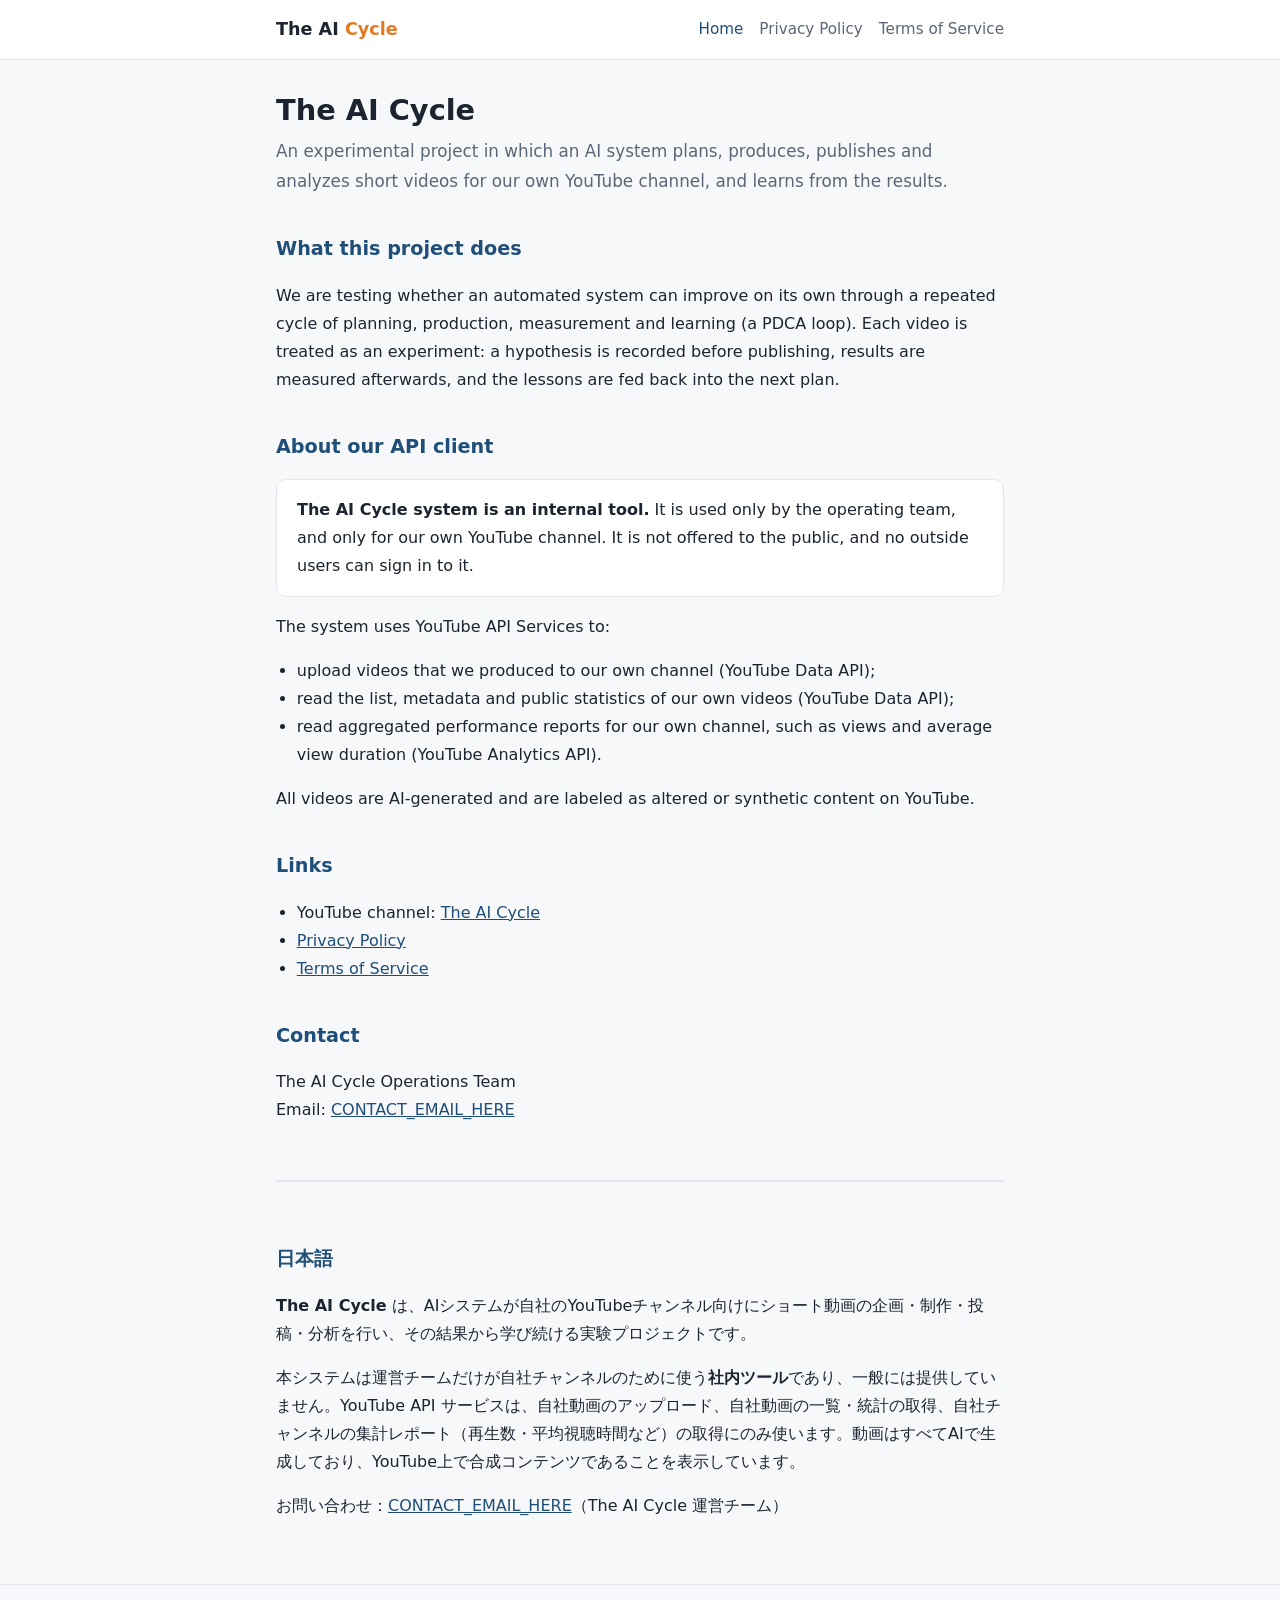
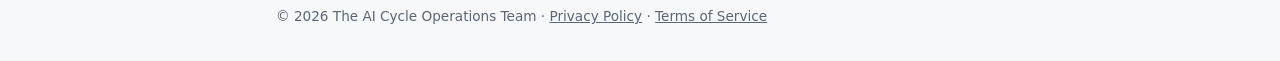
==== index.html @ d03b7cba "Add files via upload" ====
<!doctype html>
<html lang="en">
<head>
<meta charset="utf-8">
<meta name="viewport" content="width=device-width, initial-scale=1">
<title>The AI Cycle</title>
<meta name="description" content="The AI Cycle is an experimental project in which an AI system plans, produces, publishes and analyzes short videos for its own YouTube channel.">
<link rel="stylesheet" href="style.css">
</head>
<body>
<header class="site"><div class="inner">
  <a class="brand" href="./">The AI <span>Cycle</span></a>
  <nav><a href="./" aria-current="page">Home</a><a href="privacy.html">Privacy Policy</a><a href="terms.html">Terms of Service</a></nav>
</div></header>

<main>
  <h1>The AI Cycle</h1>
  <p class="lead">An experimental project in which an AI system plans, produces, publishes and analyzes short videos for our own YouTube channel, and learns from the results.</p>

  <h2>What this project does</h2>
  <p>We are testing whether an automated system can improve on its own through a repeated cycle of planning, production, measurement and learning (a PDCA loop). Each video is treated as an experiment: a hypothesis is recorded before publishing, results are measured afterwards, and the lessons are fed back into the next plan.</p>

  <h2>About our API client</h2>
  <div class="card">
    <p><strong>The AI Cycle system is an internal tool.</strong> It is used only by the operating team, and only for our own YouTube channel. It is not offered to the public, and no outside users can sign in to it.</p>
  </div>
  <p>The system uses YouTube API Services to:</p>
  <ul>
    <li>upload videos that we produced to our own channel (YouTube Data API);</li>
    <li>read the list, metadata and public statistics of our own videos (YouTube Data API);</li>
    <li>read aggregated performance reports for our own channel, such as views and average view duration (YouTube Analytics API).</li>
  </ul>
  <p>All videos are AI-generated and are labeled as altered or synthetic content on YouTube.</p>

  <h2>Links</h2>
  <ul>
    <li>YouTube channel: <a href="https://www.youtube.com/channel/UCHhsmDIzEEaLoW5NDQCDJ1Q">The AI Cycle</a></li>
    <li><a href="privacy.html">Privacy Policy</a></li>
    <li><a href="terms.html">Terms of Service</a></li>
  </ul>

  <h2 id="contact">Contact</h2>
  <p>The AI Cycle Operations Team<br>Email: <a href="mailto:CONTACT_EMAIL_HERE">CONTACT_EMAIL_HERE</a></p>

  <section class="lang-sep" lang="ja">
    <h2>日本語</h2>
    <p><strong>The AI Cycle</strong> は、AIシステムが自社のYouTubeチャンネル向けにショート動画の企画・制作・投稿・分析を行い、その結果から学び続ける実験プロジェクトです。</p>
    <p>本システムは運営チームだけが自社チャンネルのために使う<strong>社内ツール</strong>であり、一般には提供していません。YouTube API サービスは、自社動画のアップロード、自社動画の一覧・統計の取得、自社チャンネルの集計レポート（再生数・平均視聴時間など）の取得にのみ使います。動画はすべてAIで生成しており、YouTube上で合成コンテンツであることを表示しています。</p>
    <p>お問い合わせ：<a href="mailto:CONTACT_EMAIL_HERE">CONTACT_EMAIL_HERE</a>（The AI Cycle 運営チーム）</p>
  </section>
</main>

<footer class="site"><div class="inner">
  &copy; 2026 The AI Cycle Operations Team &middot; <a href="privacy.html">Privacy Policy</a> &middot; <a href="terms.html">Terms of Service</a>
</div></footer>
</body>
</html>
---- style.css ----
:root {
  --bg: #f7f8fa;
  --surface: #ffffff;
  --text: #1c2430;
  --muted: #5b6676;
  --accent: #1f4e79;
  --accent-2: #e07b22;
  --border: #e3e7ed;
}
@media (prefers-color-scheme: dark) {
  :root {
    --bg: #11161d;
    --surface: #18202a;
    --text: #e6ebf2;
    --muted: #9aa6b6;
    --accent: #7fb2e5;
    --accent-2: #f0a050;
    --border: #2a3441;
  }
}
* { box-sizing: border-box; }
html { -webkit-text-size-adjust: 100%; }
body {
  margin: 0;
  background: var(--bg);
  color: var(--text);
  font-family: system-ui, -apple-system, "Segoe UI", "Hiragino Sans", "Noto Sans JP", Meiryo, sans-serif;
  line-height: 1.75;
}
header.site {
  background: var(--surface);
  border-bottom: 1px solid var(--border);
}
header.site .inner, main, footer.site .inner {
  max-width: 760px;
  margin: 0 auto;
  padding: 0 16px;
}
header.site .inner {
  display: flex;
  flex-wrap: wrap;
  align-items: center;
  justify-content: space-between;
  gap: 8px 20px;
  padding-top: 14px;
  padding-bottom: 14px;
}
.brand { font-weight: 700; font-size: 1.1rem; color: var(--text); text-decoration: none; }
.brand span { color: var(--accent-2); }
nav a { color: var(--muted); text-decoration: none; margin-left: 16px; font-size: 0.95rem; }
nav a:first-child { margin-left: 0; }
nav a:hover, nav a[aria-current="page"] { color: var(--accent); }
main { padding-top: 32px; padding-bottom: 48px; }
h1 { font-size: 1.8rem; line-height: 1.3; margin: 0 0 8px; }
h2 { font-size: 1.2rem; margin: 36px 0 8px; color: var(--accent); }
h3 { font-size: 1rem; margin: 20px 0 4px; }
p, li { color: var(--text); }
.lead { color: var(--muted); font-size: 1.05rem; margin-top: 0; }
.meta { color: var(--muted); font-size: 0.9rem; }
a { color: var(--accent); overflow-wrap: anywhere; }
.card {
  background: var(--surface);
  border: 1px solid var(--border);
  border-radius: 10px;
  padding: 16px 20px;
  margin: 16px 0;
}
.card p { margin: 0; }
.lang-sep {
  margin: 56px 0 0;
  padding-top: 24px;
  border-top: 2px solid var(--border);
}
ul { padding-left: 1.3em; }
footer.site {
  border-top: 1px solid var(--border);
  color: var(--muted);
  font-size: 0.85rem;
  padding: 20px 0 32px;
}
footer.site a { color: var(--muted); }
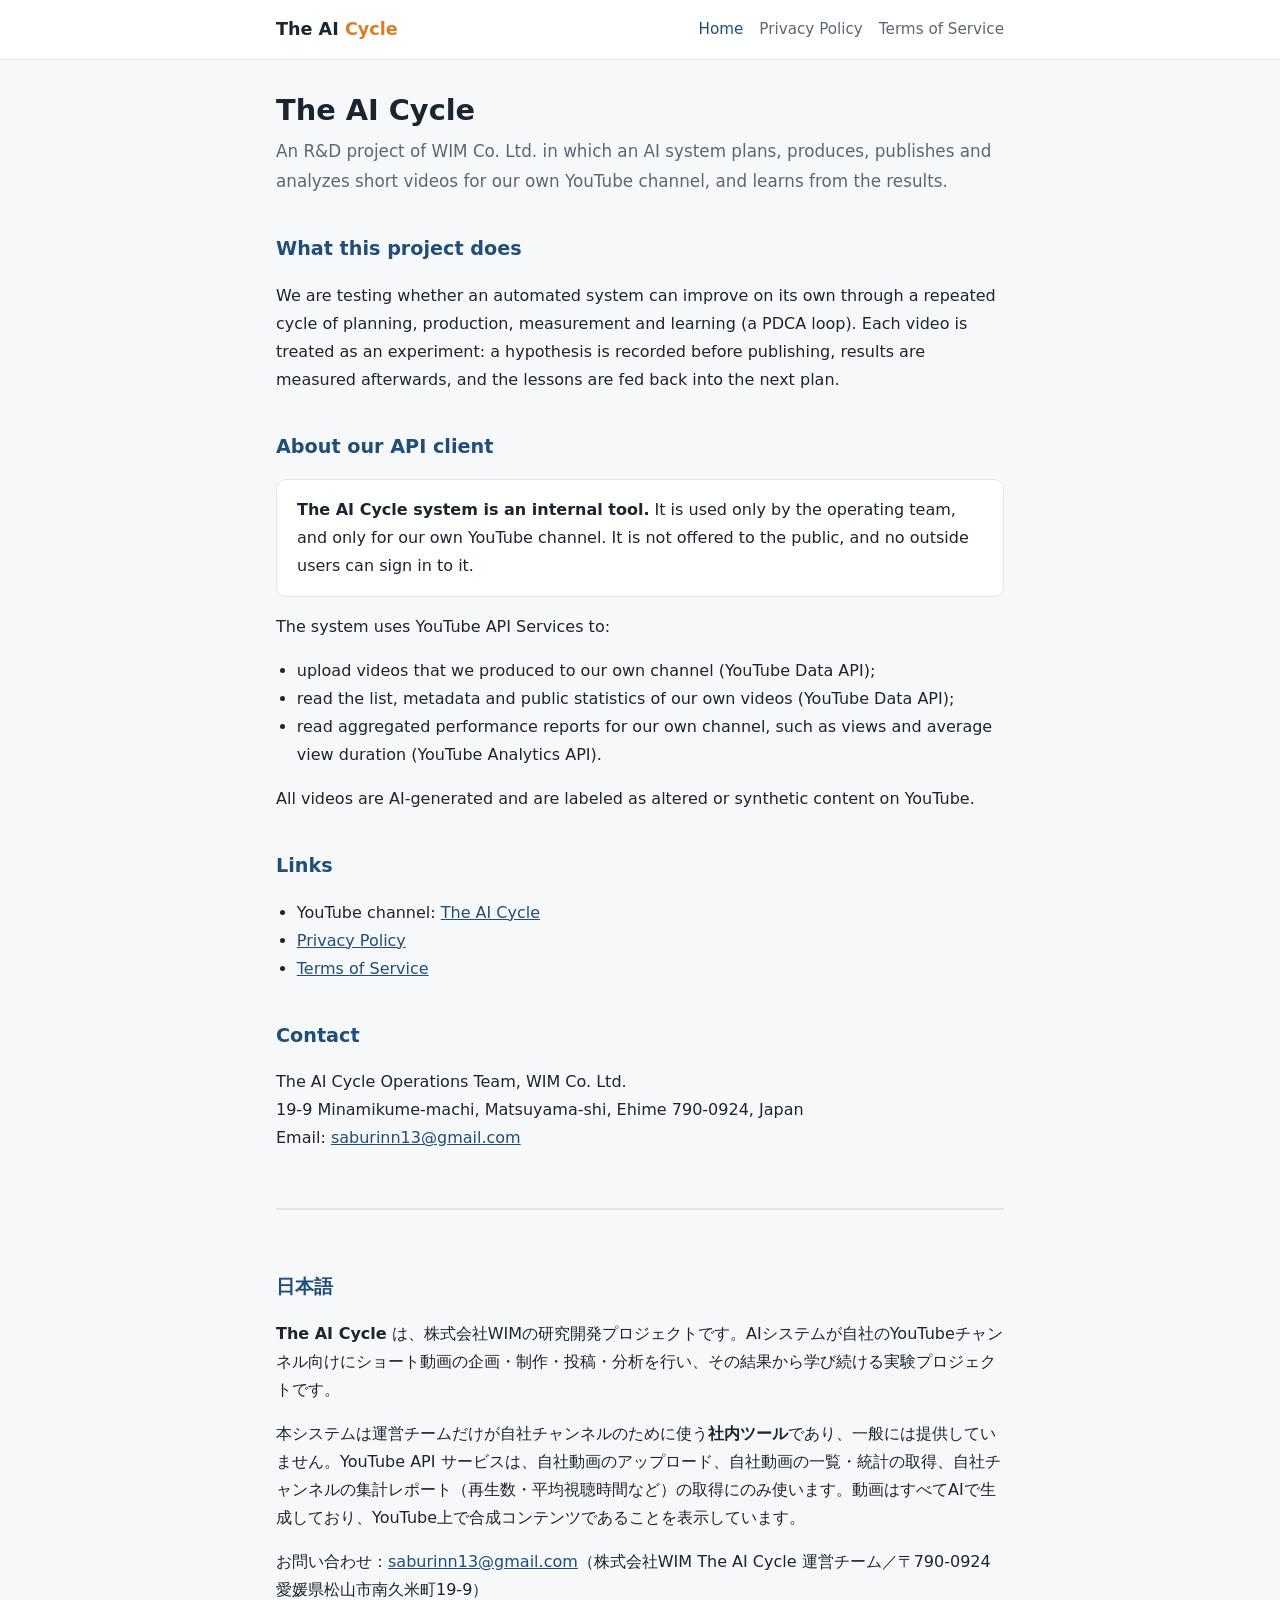
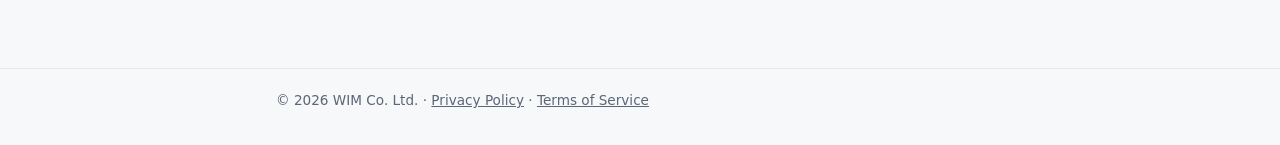
==== commit 38a2867a: "Add files via upload" ====
--- a/index.html
+++ b/index.html
@@ -15,7 +15,7 @@
 
 <main>
   <h1>The AI Cycle</h1>
-  <p class="lead">An experimental project in which an AI system plans, produces, publishes and analyzes short videos for our own YouTube channel, and learns from the results.</p>
+  <p class="lead">An R&amp;D project of WIM Co. Ltd. in which an AI system plans, produces, publishes and analyzes short videos for our own YouTube channel, and learns from the results.</p>
 
   <h2>What this project does</h2>
   <p>We are testing whether an automated system can improve on its own through a repeated cycle of planning, production, measurement and learning (a PDCA loop). Each video is treated as an experiment: a hypothesis is recorded before publishing, results are measured afterwards, and the lessons are fed back into the next plan.</p>
@@ -40,18 +40,18 @@
   </ul>
 
   <h2 id="contact">Contact</h2>
-  <p>The AI Cycle Operations Team<br>Email: <a href="mailto:CONTACT_EMAIL_HERE">CONTACT_EMAIL_HERE</a></p>
+  <p>The AI Cycle Operations Team, WIM Co. Ltd.<br>19-9 Minamikume-machi, Matsuyama-shi, Ehime 790-0924, Japan<br>Email: <a href="mailto:saburinn13@gmail.com">saburinn13@gmail.com</a></p>
 
   <section class="lang-sep" lang="ja">
     <h2>日本語</h2>
-    <p><strong>The AI Cycle</strong> は、AIシステムが自社のYouTubeチャンネル向けにショート動画の企画・制作・投稿・分析を行い、その結果から学び続ける実験プロジェクトです。</p>
+    <p><strong>The AI Cycle</strong> は、株式会社WIMの研究開発プロジェクトです。AIシステムが自社のYouTubeチャンネル向けにショート動画の企画・制作・投稿・分析を行い、その結果から学び続ける実験プロジェクトです。</p>
     <p>本システムは運営チームだけが自社チャンネルのために使う<strong>社内ツール</strong>であり、一般には提供していません。YouTube API サービスは、自社動画のアップロード、自社動画の一覧・統計の取得、自社チャンネルの集計レポート（再生数・平均視聴時間など）の取得にのみ使います。動画はすべてAIで生成しており、YouTube上で合成コンテンツであることを表示しています。</p>
-    <p>お問い合わせ：<a href="mailto:CONTACT_EMAIL_HERE">CONTACT_EMAIL_HERE</a>（The AI Cycle 運営チーム）</p>
+    <p>お問い合わせ：<a href="mailto:saburinn13@gmail.com">saburinn13@gmail.com</a>（株式会社WIM The AI Cycle 運営チーム／〒790-0924 愛媛県松山市南久米町19-9）</p>
   </section>
 </main>
 
 <footer class="site"><div class="inner">
-  &copy; 2026 The AI Cycle Operations Team &middot; <a href="privacy.html">Privacy Policy</a> &middot; <a href="terms.html">Terms of Service</a>
+  &copy; 2026 WIM Co. Ltd. &middot; <a href="privacy.html">Privacy Policy</a> &middot; <a href="terms.html">Terms of Service</a>
 </div></footer>
 </body>
 </html>
